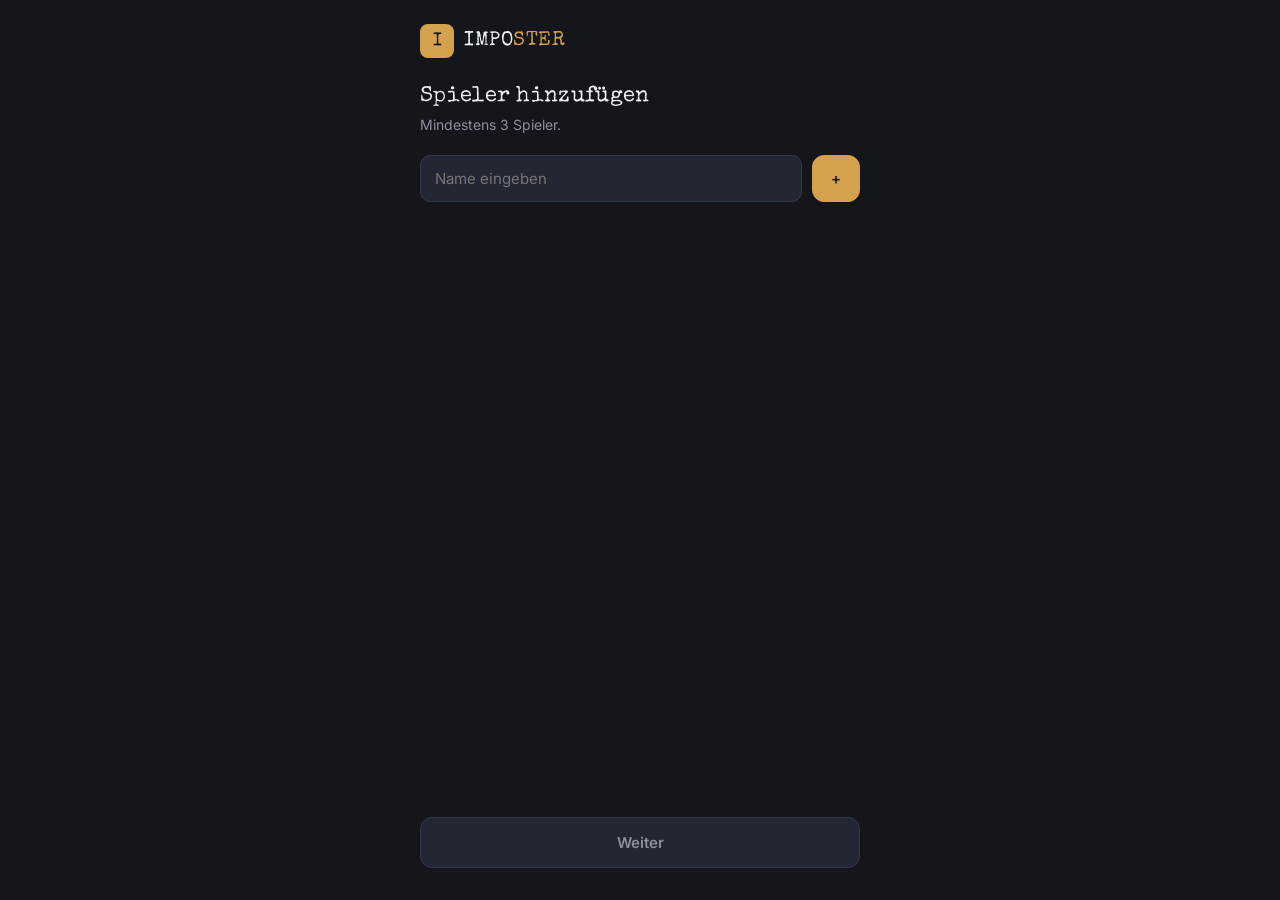
==== imposter/index.html @ 5da0600e "Imposter-Spiel hinzufügen" ====
<!DOCTYPE html>
<html lang="de">
<head>
<meta charset="UTF-8">
<meta name="viewport" content="width=device-width, initial-scale=1.0, maximum-scale=1.0, user-scalable=no">
<title>Imposter – Das Party-Spiel</title>
<link rel="preconnect" href="https://fonts.googleapis.com">
<link rel="preconnect" href="https://fonts.gstatic.com" crossorigin>
<link href="https://fonts.googleapis.com/css2?family=Special+Elite&family=Inter:wght@400;500;600;700&display=swap" rel="stylesheet">
<style>
  :root{
    --bg: #14161c;
    --panel: #1c1f28;
    --panel-2: #232733;
    --line: #333849;
    --gold: #d4a24c;
    --gold-dim: #9c7c42;
    --orange: #e2883b;
    --red: #c1443c;
    --text: #eef0f0;
    --muted: #8b8f9c;
    --paper: #f2ead8;
    --paper-ink: #2b2620;
    --green: #4f7a5c;
  }
  *{box-sizing:border-box;}
  html,body{margin:0;padding:0;}
  body{
    background:var(--bg);
    color:var(--text);
    font-family:'Inter',sans-serif;
    min-height:100vh;
    overflow-x:hidden;
    -webkit-tap-highlight-color: transparent;
  }
  .stage{
    max-width:480px;
    margin:0 auto;
    min-height:100vh;
    display:flex;
    flex-direction:column;
    padding:24px 20px 32px;
    position:relative;
  }
  .brand{
    display:flex;
    align-items:center;
    gap:10px;
    margin-bottom:28px;
  }
  .brand-mark{
    width:34px;height:34px;border-radius:8px;
    background:var(--gold);
    display:flex;align-items:center;justify-content:center;
    font-family:'Special Elite',monospace;
    color:var(--bg);
    font-size:18px;
    flex:none;
  }
  .brand-text{
    font-family:'Special Elite',monospace;
    font-size:20px;
    letter-spacing:0.5px;
  }
  .brand-text span{color:var(--gold);}
  h1{font-family:'Special Elite',monospace; font-size:22px; font-weight:400; margin:0 0 6px; letter-spacing:0.3px;}
  h2{font-family:'Special Elite',monospace; font-size:17px; font-weight:400; margin:0 0 4px;}
  p.sub{color:var(--muted); font-size:14px; line-height:1.5; margin:0 0 20px;}
  .card{
    background:var(--panel);
    border:1px solid var(--line);
    border-radius:14px;
    padding:18px;
    margin-bottom:16px;
  }
  .btn{
    display:flex;align-items:center;justify-content:center;gap:8px;
    width:100%;
    padding:15px 18px;
    border-radius:12px;
    border:none;
    font-family:'Inter',sans-serif;
    font-size:15px;
    font-weight:600;
    cursor:pointer;
    background:var(--panel-2);
    color:var(--text);
    border:1px solid var(--line);
    transition:transform .12s ease, background .12s ease;
  }
  .btn:active{transform:scale(0.97);}
  .btn-primary{
    background:var(--gold);
    color:#211a0c;
    border:1px solid var(--gold);
  }
  .btn-primary:disabled{
    background:var(--panel-2);
    color:var(--muted);
    border:1px solid var(--line);
    cursor:not-allowed;
  }
  .btn-danger{
    background:transparent;
    color:var(--red);
    border:1px solid rgba(193,68,60,0.4);
  }
  .btn-ghost{
    background:transparent;
    border:1px solid var(--line);
  }
  .row{display:flex; gap:10px;}
  .grow{flex:1;}
  input[type=text], input[type=number]{
    width:100%;
    padding:13px 14px;
    border-radius:10px;
    border:1px solid var(--line);
    background:var(--panel-2);
    color:var(--text);
    font-family:'Inter',sans-serif;
    font-size:15px;
    outline:none;
  }
  input[type=text]:focus, input[type=number]:focus{
    border-color:var(--gold-dim);
  }
  .player-list{display:flex; flex-direction:column; gap:8px; margin-bottom:16px;}
  .player-chip{
    display:flex; align-items:center; justify-content:space-between;
    background:var(--panel-2);
    border:1px solid var(--line);
    border-radius:10px;
    padding:11px 14px;
    font-size:15px;
  }
  .player-chip .num{
    color:var(--muted);
    font-family:'Special Elite',monospace;
    margin-right:10px;
    font-size:13px;
  }
  .remove-btn{
    background:none; border:none; color:var(--muted); font-size:18px;
    cursor:pointer; line-height:1; padding:2px 6px;
  }
  .remove-btn:hover{color:var(--red);}
  .stepper{
    display:flex; align-items:center; justify-content:space-between;
    background:var(--panel-2);
    border:1px solid var(--line);
    border-radius:10px;
    padding:6px 6px 6px 16px;
  }
  .stepper .val{font-family:'Special Elite',monospace; font-size:20px; min-width:30px; text-align:center;}
  .stepper button{
    width:38px;height:38px;border-radius:8px;border:1px solid var(--line);
    background:var(--panel); color:var(--text); font-size:18px; cursor:pointer;
  }
  .cat-grid{display:grid; grid-template-columns:1fr 1fr; gap:8px;}
  .cat-chip{
    padding:11px 10px;
    border-radius:10px;
    border:1px solid var(--line);
    background:var(--panel-2);
    font-size:13.5px;
    text-align:center;
    cursor:pointer;
    color:var(--muted);
    user-select:none;
  }
  .cat-chip.on{
    border-color:var(--gold);
    color:var(--gold);
    background:rgba(212,162,76,0.08);
  }
  .toggle-row{
    display:flex; align-items:center; justify-content:space-between;
    padding:4px 2px;
  }
  .switch{
    width:44px;height:26px;border-radius:20px;background:var(--panel-2);
    border:1px solid var(--line);
    position:relative; cursor:pointer; flex:none;
  }
  .switch.on{background:var(--gold-dim); border-color:var(--gold);}
  .switch .knob{
    position:absolute; top:2px; left:2px; width:20px; height:20px; border-radius:50%;
    background:var(--text); transition:left .15s ease;
  }
  .switch.on .knob{left:20px; background:#211a0c;}
  .label-row{font-size:14px; color:var(--text);}
  .label-row .desc{font-size:12.5px; color:var(--muted); margin-top:2px;}

  .center-flow{
    flex:1;
    display:flex; flex-direction:column; align-items:center; justify-content:center;
    text-align:center;
  }
  .pass-name{
    font-family:'Special Elite',monospace;
    font-size:30px;
    color:var(--gold);
    margin:10px 0 6px;
  }
  .goofy-tag{
    font-family:'Special Elite',monospace;
    font-size:26px;
    line-height:1.25;
    letter-spacing:0.5px;
    color:var(--red);
    text-transform:uppercase;
    margin-bottom:14px;
    transform:rotate(-3deg);
  }
  .starter-tag{
    font-family:'Special Elite',monospace;
    font-size:16px;
    color:var(--gold);
    text-align:center;
    margin:0 0 4px;
  }
  .progress-dots{display:flex; gap:6px; justify-content:center; margin-bottom:22px;}
  .dot{width:7px;height:7px;border-radius:50%; background:var(--line);}
  .dot.done{background:var(--gold);}
  .dot.active{background:var(--text);}

  .folder-wrap{
    position:relative;
    width:100%;
    max-width:320px;
    height:340px;
    margin:18px auto 8px;
    border-radius:16px;
    overflow:hidden;
    border:1px solid var(--line);
  }
  .content{
    position:absolute; inset:0;
    background:var(--paper);
    display:flex; flex-direction:column; align-items:center; justify-content:center;
    padding:24px 18px;
    color:var(--paper-ink);
  }
  .cover{
    position:absolute; inset:0;
    background:var(--panel-2);
    display:flex; align-items:center; justify-content:center;
    z-index:2;
    touch-action:none;
    cursor:grab;
    transform:translateY(0);
  }
  .cover.animate{transition:transform .3s cubic-bezier(.2,.7,.3,1);}
  .cover .hint-text{
    color:var(--muted);
    font-size:13px;
    padding:0 30px;
    display:flex; flex-direction:column; align-items:center; gap:10px;
  }
  .cover .arrow{font-size:22px; color:var(--gold); animation:bounce 1.6s infinite;}
  @keyframes bounce{
    0%,100%{transform:translateY(0);}
    50%{transform:translateY(-10px);}
  }
  .cover .tab{
    position:absolute; bottom:14px; left:50%; transform:translateX(-50%);
    width:56px; height:6px; border-radius:4px;
    background:rgba(255,255,255,0.18);
  }
  .content .role-label{
    font-family:'Special Elite',monospace;
    font-size:12px;
    letter-spacing:1.5px;
    text-transform:uppercase;
    color:rgba(43,38,32,0.55);
    margin-bottom:10px;
  }
  .content .secret-word{
    font-family:'Special Elite',monospace;
    font-size:30px;
    line-height:1.25;
    word-break:break-word;
  }
  .content .category-tag{
    margin-top:14px;
    font-size:12.5px;
    color:rgba(43,38,32,0.6);
  }
  .stamp{
    font-family:'Special Elite',monospace;
    font-size:26px;
    color:var(--red);
    border:3px solid var(--red);
    border-radius:8px;
    padding:6px 16px;
    transform:rotate(-8deg);
    letter-spacing:1px;
    opacity:0;
  }
  .content.revealed .stamp{
    animation:stampin .35s ease forwards .05s;
  }
  @keyframes stampin{
    0%{opacity:0; transform:rotate(-8deg) scale(1.6);}
    70%{opacity:1; transform:rotate(-8deg) scale(0.92);}
    100%{opacity:1; transform:rotate(-8deg) scale(1);}
  }
  .reveal-note{color:var(--muted); font-size:13px; margin-top:16px; min-height:18px;}

  .timer-circle{
    width:220px; height:220px;
    display:flex; align-items:center; justify-content:center;
    margin:20px auto;
    position:relative;
  }
  .timer-circle svg{
    position:absolute; inset:0; transform:rotate(-90deg);
  }
  .timer-ring-track{ stroke:var(--panel-2); }
  .timer-ring-progress{
    stroke:var(--orange);
    stroke-linecap:round;
    transition:stroke-dashoffset 1s linear, stroke .3s ease;
  }
  .timer-ring-progress.danger{ stroke:var(--red); }
    position:relative;
  }
  .timer-circle .time{
    font-family:'Special Elite',monospace;
    font-size:42px;
  }
  .results-list{display:flex; flex-direction:column; gap:8px; margin:16px 0 20px;}
  .result-row{
    display:flex; align-items:center; justify-content:space-between;
    background:var(--panel-2);
    border:1px solid var(--line);
    border-radius:10px;
    padding:12px 14px;
  }
  .result-row.imp{border-color:rgba(193,68,60,0.5);}
  .result-role{
    font-size:12px;
    font-family:'Special Elite',monospace;
    color:var(--muted);
  }
  .result-row.imp .result-role{color:var(--red);}
  .footer-space{height:4px;}
  .bottom-actions{display:flex; flex-direction:column; gap:10px; margin-top:auto; padding-top:18px;}
  .word-reveal-box{
    background:var(--panel-2); border:1px solid var(--line); border-radius:12px;
    padding:16px; text-align:center; margin-bottom:16px;
  }
  .word-reveal-box .w{font-family:'Special Elite',monospace; font-size:24px; color:var(--gold);}
  .small-note{font-size:12px; color:var(--muted); text-align:center; margin-top:10px;}
  ::selection{background:var(--gold); color:#211a0c;}
</style>
</head>
<body>
<div id="app" class="stage"></div>

<script>
const CATEGORIES = {
  essen: { label: "Essen & Trinken", words: [
    {w:"Pizza",h:"Ofen"},{w:"Döner",h:"Spieß"},{w:"Currywurst",h:"Imbiss"},{w:"Sushi",h:"Reis"},
    {w:"Schnitzel",h:"Panade"},{w:"Erdbeere",h:"rot"},{w:"Kaffee",h:"wach"},{w:"Käsekuchen",h:"cremig"},
    {w:"Popcorn",h:"Kino"},{w:"Spaghetti",h:"Nudeln"},{w:"Honig",h:"Biene"},{w:"Brezel",h:"salzig"},
    {w:"Glühwein",h:"Weihnachtsmarkt"},{w:"Avocado",h:"grün"},{w:"Pommes",h:"frittiert"},
    {w:"Burger",h:"Brötchen"},{w:"Falafel",h:"Kichererbsen"},{w:"Tacos",h:"Mexiko"},{w:"Ramen",h:"Brühe"},
    {w:"Pfannkuchen",h:"Pfanne"},{w:"Waffel",h:"Herzform"},{w:"Schokolade",h:"süß"},{w:"Karamell",h:"klebrig"},
    {w:"Zimtschnecke",h:"Gewürz"},{w:"Baguette",h:"Frankreich"},{w:"Croissant",h:"Butterteig"},{w:"Marmelade",h:"Brotaufstrich"},
    {w:"Butter",h:"streichen"},{w:"Käse",h:"Milch"},{w:"Joghurt",h:"Becher"},{w:"Müsli",h:"Frühstück"},
    {w:"Smoothie",h:"Mixer"},{w:"Limonade",h:"spritzig"},{w:"Tee",h:"Beutel"},{w:"Kakao",h:"heiß"},
    {w:"Wassermelone",h:"Kerne"},{w:"Banane",h:"gelb"},{w:"Ananas",h:"stachelig"},{w:"Kiwi",h:"haarig"},
    {w:"Traube",h:"Rebe"},{w:"Kirsche",h:"Stiel"},{w:"Zitrone",h:"sauer"},{w:"Ketchup",h:"Flasche"},
    {w:"Senf",h:"scharf"},{w:"Mayonnaise",h:"weiß"},{w:"Kartoffelsalat",h:"Grillfest"},{w:"Gulasch",h:"Paprika"},
    {w:"Lasagne",h:"Schichten"},{w:"Risotto",h:"Parmesan"},{w:"Paella",h:"Safran"}
  ]},
  tiere: { label: "Tiere", words: [
    {w:"Elefant",h:"Rüssel"},{w:"Pinguin",h:"Frack"},{w:"Löwe",h:"Mähne"},{w:"Delfin",h:"Meer"},
    {w:"Eichhörnchen",h:"Nuss"},{w:"Krake",h:"Tentakel"},{w:"Flamingo",h:"pink"},{w:"Igel",h:"Stacheln"},
    {w:"Hai",h:"Flosse"},{w:"Känguru",h:"Beutel"},{w:"Fledermaus",h:"Höhle"},{w:"Waschbär",h:"Maske"},
    {w:"Chamäleon",h:"Farbwechsel"},{w:"Otter",h:"Fell"},{w:"Pfau",h:"Federn"},
    {w:"Giraffe",h:"Hals"},{w:"Zebra",h:"Streifen"},{w:"Nashorn",h:"Horn"},{w:"Nilpferd",h:"Fluss"},
    {w:"Gorilla",h:"Brust"},{w:"Schimpanse",h:"Baum"},{w:"Koala",h:"Eukalyptus"},{w:"Panda",h:"Bambus"},
    {w:"Tiger",h:"orange"},{w:"Leopard",h:"Flecken"},{w:"Wolf",h:"Rudel"},{w:"Fuchs",h:"schlau"},
    {w:"Bär",h:"Winterschlaf"},{w:"Hase",h:"Löffel"},{w:"Reh",h:"Wald"},{w:"Hirsch",h:"Geweih"},
    {w:"Wildschwein",h:"Borsten"},{w:"Frosch",h:"quaken"},{w:"Schildkröte",h:"Panzer"},{w:"Schlange",h:"züngeln"},
    {w:"Eidechse",h:"Schwanz"},{w:"Spinne",h:"Netz"},{w:"Biene",h:"Stachel"},{w:"Schmetterling",h:"Kokon"},
    {w:"Marienkäfer",h:"Punkte"},{w:"Ameise",h:"Kolonie"},{w:"Qualle",h:"durchsichtig"},{w:"Seepferdchen",h:"aufrecht"},
    {w:"Wal",h:"Fontäne"},{w:"Robbe",h:"Eis"},{w:"Papagei",h:"bunt"},{w:"Adler",h:"Krallen"},
    {w:"Eule",h:"nachtaktiv"},{w:"Storch",h:"Schnabel"},{w:"Kolibri",h:"schweben"}
  ]},
  berufe: { label: "Berufe", words: [
    {w:"Feuerwehrmann",h:"Schlauch"},{w:"Zahnarzt",h:"Bohrer"},{w:"Pilot",h:"Cockpit"},{w:"Bäcker",h:"Ofen"},
    {w:"Anwalt",h:"Gericht"},{w:"Friseur",h:"Schere"},{w:"Bauer",h:"Traktor"},{w:"Lehrer",h:"Tafel"},
    {w:"Koch",h:"Herd"},{w:"Polizist",h:"Uniform"},{w:"Elektriker",h:"Kabel"},{w:"Gärtner",h:"Schaufel"},
    {w:"Fotograf",h:"Kamera"},{w:"Krankenschwester",h:"Spritze"},{w:"DJ",h:"Kopfhörer"},
    {w:"Arzt",h:"Stethoskop"},{w:"Apotheker",h:"Tabletten"},{w:"Ingenieur",h:"Konstruktion"},{w:"Architekt",h:"Bauplan"},
    {w:"Journalist",h:"Notizblock"},{w:"Schauspieler",h:"Bühne"},{w:"Musiker",h:"Note"},{w:"Maler",h:"Pinsel"},
    {w:"Schreiner",h:"Holz"},{w:"Klempner",h:"Rohr"},{w:"Mechaniker",h:"Werkstatt"},{w:"Kellner",h:"Tablett"},
    {w:"Verkäufer",h:"Regal"},{w:"Kassierer",h:"Kasse"},{w:"Reiseleiter",h:"Gruppe"},{w:"Bibliothekar",h:"Bücher"},
    {w:"Richter",h:"Hammer"},{w:"Notar",h:"Siegel"},{w:"Steuerberater",h:"Formular"},{w:"Programmierer",h:"Code"},
    {w:"Designer",h:"Layout"},{w:"Bergführer",h:"Seil"},{w:"Zoowärter",h:"Käfig"},{w:"Astronaut",h:"Rakete"},
    {w:"Wissenschaftler",h:"Labor"},{w:"Detektiv",h:"Lupe"},{w:"Priester",h:"Kirche"},{w:"Soldat",h:"Kaserne"},
    {w:"Pfleger",h:"Station"},{w:"Tierarzt",h:"Haustier"},{w:"Metzger",h:"Fleisch"},{w:"Winzer",h:"Trauben"},
    {w:"Fischer",h:"Netz"},{w:"Postbote",h:"Brief"},{w:"Müllmann",h:"Tonne"}
  ]},
  orte: { label: "Orte & Länder", words: [
    {w:"Paris",h:"Eiffelturm"},{w:"Sahara",h:"Sand"},{w:"Island",h:"Vulkan"},{w:"Venedig",h:"Gondel"},
    {w:"Amazonas",h:"Regenwald"},{w:"New York",h:"Wolkenkratzer"},{w:"Bali",h:"Insel"},{w:"Alpen",h:"Berge"},
    {w:"Tokio",h:"Neonlichter"},{w:"Toskana",h:"Wein"},{w:"Norwegen",h:"Fjord"},{w:"Marokko",h:"Basar"},
    {w:"Hawaii",h:"Surfen"},{w:"Berlin",h:"Hauptstadt"},{w:"Antarktis",h:"Eis"},
    {w:"London",h:"Big Ben"},{w:"Rom",h:"Kolosseum"},{w:"Athen",h:"Akropolis"},{w:"Kairo",h:"Pyramiden"},
    {w:"Dubai",h:"Wüste"},{w:"Sydney",h:"Oper"},{w:"Rio de Janeiro",h:"Christus"},{w:"Peking",h:"Mauer"},
    {w:"Moskau",h:"Kreml"},{w:"Barcelona",h:"Gaudí"},{w:"Amsterdam",h:"Grachten"},{w:"Prag",h:"Karlsbrücke"},
    {w:"Wien",h:"Walzer"},{w:"Istanbul",h:"Bosporus"},{w:"Los Angeles",h:"Hollywood"},{w:"Mexiko-Stadt",h:"Azteken"},
    {w:"Buenos Aires",h:"Tango"},{w:"Kapstadt",h:"Tafelberg"},{w:"Singapur",h:"Hafen"},{w:"Bangkok",h:"Tempel"},
    {w:"Seoul",h:"K-Pop"},{w:"Lissabon",h:"Straßenbahn"},{w:"Dublin",h:"Guinness"},{w:"Kopenhagen",h:"Fahrrad"},
    {w:"Stockholm",h:"Schären"},{w:"Helsinki",h:"Sauna"},{w:"Warschau",h:"Wiederaufbau"},{w:"Budapest",h:"Thermalbad"},
    {w:"Zürich",h:"Banken"},{w:"Brüssel",h:"Waffeln"},{w:"Malediven",h:"Atoll"},{w:"Seychellen",h:"Granitfelsen"},
    {w:"Karibik",h:"Piraten"},{w:"Grönland",h:"Eisberg"},{w:"Galapagos",h:"Schildkröte"}
  ]},
  filme: { label: "Filme & Serien", words: [
    {w:"Titanic",h:"Eisberg"},{w:"Matrix",h:"Pille"},{w:"Shrek",h:"Sumpf"},{w:"Batman",h:"Fledermaus"},
    {w:"Avatar",h:"blau"},{w:"Friends",h:"Couch"},{w:"Jurassic Park",h:"Dinosaurier"},{w:"Star Wars",h:"Laserschwert"},
    {w:"Toy Story",h:"Spielzeug"},{w:"Frozen",h:"Eis"},{w:"Squid Game",h:"Tintenfisch"},{w:"Harry Potter",h:"Zauberstab"},
    {w:"Der Pate",h:"Mafia"},{w:"Joker",h:"Clown"},{w:"Inception",h:"Traum"},
    {w:"Spiderman",h:"Netz"},{w:"Ironman",h:"Rüstung"},{w:"Herr der Ringe",h:"Hobbit"},{w:"Fluch der Karibik",h:"Piraten"},
    {w:"Findet Nemo",h:"Clownfisch"},{w:"Die Simpsons",h:"gelb"},{w:"Breaking Bad",h:"Chemie"},{w:"Game of Thrones",h:"Thron"},
    {w:"Stranger Things",h:"Fahrrad"},{w:"The Office",h:"Büro"},{w:"Peaky Blinders",h:"Mütze"},{w:"La Casa de Papel",h:"Maske"},
    {w:"Dark",h:"Zeitreise"},{w:"Narcos",h:"Kartell"},{w:"The Crown",h:"Königin"},{w:"Grey's Anatomy",h:"Krankenhaus"},
    {w:"Vikings",h:"Axt"},{w:"Sherlock",h:"Lupe"},{w:"Black Mirror",h:"Technologie"},{w:"Rick and Morty",h:"Portal"},
    {w:"SpongeBob",h:"Ananas"},{w:"Minions",h:"Banane"},{w:"Zootopia",h:"Hase"},{w:"Coco",h:"Totenkopf"},
    {w:"Ratatouille",h:"Ratte"},{w:"Kung Fu Panda",h:"Bambus"},{w:"Alien",h:"Xenomorph"},{w:"Terminator",h:"Roboter"},
    {w:"Rocky",h:"Boxring"},{w:"Gladiator",h:"Arena"},{w:"Interstellar",h:"Wurmloch"},{w:"Whiplash",h:"Schlagzeug"},
    {w:"La La Land",h:"Jazz"},{w:"Parasite",h:"Treppe"},{w:"Casino Royale",h:"Poker"}
  ]},
  sport: { label: "Sport", words: [
    {w:"Fußball",h:"Tor"},{w:"Tennis",h:"Schläger"},{w:"Skifahren",h:"Schnee"},{w:"Boxen",h:"Handschuhe"},
    {w:"Schwimmen",h:"Wasser"},{w:"Basketball",h:"Korb"},{w:"Klettern",h:"Seil"},{w:"Surfen",h:"Welle"},
    {w:"Volleyball",h:"Netz"},{w:"Golf",h:"Loch"},{w:"Formel 1",h:"Rennstrecke"},{w:"Yoga",h:"Matte"},
    {w:"Tischtennis",h:"Schläger"},{w:"Rudern",h:"Boot"},{w:"Bowling",h:"Kegel"},
    {w:"Handball",h:"Wurf"},{w:"Eishockey",h:"Puck"},{w:"Leichtathletik",h:"Stadion"},{w:"Turnen",h:"Reck"},
    {w:"Judo",h:"Gürtel"},{w:"Karate",h:"Handkante"},{w:"Taekwondo",h:"Tritt"},{w:"Fechten",h:"Degen"},
    {w:"Reiten",h:"Sattel"},{w:"Segeln",h:"Wind"},{w:"Rennrad",h:"Helm"},{w:"Mountainbike",h:"Gelände"},
    {w:"Skateboard",h:"Rampe"},{w:"Snowboard",h:"Piste"},{w:"Eiskunstlauf",h:"Pirouette"},{w:"Biathlon",h:"Gewehr"},
    {w:"Rugby",h:"Tackle"},{w:"Cricket",h:"Schlagholz"},{w:"Baseball",h:"Homerun"},{w:"American Football",h:"Touchdown"},
    {w:"Darts",h:"Pfeil"},{w:"Squash",h:"Wand"},{w:"Badminton",h:"Federball"},{w:"Triathlon",h:"Wechselzone"},
    {w:"Marathon",h:"Strecke"},{w:"Klettersteig",h:"Fels"},{w:"Bogenschießen",h:"Zielscheibe"},{w:"Gewichtheben",h:"Hantel"},
    {w:"Crossfit",h:"Fitnessstudio"},{w:"Wasserball",h:"Becken"},{w:"Synchronschwimmen",h:"Nasenklammer"},{w:"Curling",h:"Besen"},
    {w:"Rennrodeln",h:"Schlitten"},{w:"Skispringen",h:"Schanze"},{w:"Speedskating",h:"Kufen"}
  ]},
  gegenstaende: { label: "Alltagsgegenstände", words: [
    {w:"Regenschirm",h:"Regen"},{w:"Kopfhörer",h:"Musik"},{w:"Wecker",h:"Klingeln"},{w:"Zahnbürste",h:"Zähne"},
    {w:"Rucksack",h:"Schule"},{w:"Kerze",h:"Flamme"},{w:"Spiegel",h:"Reflexion"},{w:"Schere",h:"schneiden"},
    {w:"Taschenlampe",h:"Dunkelheit"},{w:"Kissen",h:"weich"},{w:"Schlüsselbund",h:"Tür"},{w:"Feuerzeug",h:"Flamme"},
    {w:"Portemonnaie",h:"Geld"},{w:"Brille",h:"sehen"},{w:"Föhn",h:"Haare"},{w:"Handseife",h:"sauber"},
    {w:"Zahnpasta",h:"Tube"},{w:"Handtuch",h:"trocknen"},{w:"Kamm",h:"Zinken"},{w:"Bürste",h:"Borsten"},
    {w:"Nagelschere",h:"Maniküre"},{w:"Rasierer",h:"Klinge"},{w:"Deo",h:"Sprühen"},{w:"Parfüm",h:"Duft"},
    {w:"Uhr",h:"Zeiger"},{w:"Ring",h:"Finger"},{w:"Kette",h:"Hals"},{w:"Ohrringe",h:"Ohrläppchen"},
    {w:"Gürtel",h:"Schnalle"},{w:"Handschuhe",h:"warm"},{w:"Mütze",h:"Kopf"},{w:"Schal",h:"Winter"},
    {w:"Socken",h:"Füße"},{w:"Hausschuhe",h:"gemütlich"},{w:"Bügeleisen",h:"glatt"},{w:"Staubsauger",h:"saugen"},
    {w:"Besen",h:"fegen"},{w:"Eimer",h:"Wasser"},{w:"Schwamm",h:"abwaschen"},{w:"Waschmittel",h:"Wäsche"},
    {w:"Toilettenpapier",h:"Rolle"},{w:"Klebeband",h:"kleben"},{w:"Büroklammer",h:"Papier"},{w:"Locher",h:"Löcher"},
    {w:"Stift",h:"schreiben"},{w:"Radiergummi",h:"löschen"},{w:"Lineal",h:"gerade"},{w:"Taschenrechner",h:"Zahlen"},
    {w:"Akku",h:"aufladen"},{w:"Ladekabel",h:"Stecker"}
  ]},
  urlaub: { label: "Urlaub & Reisen", words: [
    {w:"Strand",h:"Sand"},{w:"Koffer",h:"packen"},{w:"Flughafen",h:"Gate"},{w:"Camping",h:"Zelt"},
    {w:"Kreuzfahrt",h:"Schiff"},{w:"Reisepass",h:"Grenze"},{w:"Sonnenbrand",h:"rot"},{w:"Hotel",h:"Zimmer"},
    {w:"Sandburg",h:"Eimer"},{w:"Wanderweg",h:"Berge"},{w:"Zeltplatz",h:"Lagerfeuer"},{w:"Souvenir",h:"Andenken"},
    {w:"Sonnencreme",h:"UV"},{w:"Bergsteigen",h:"Seil"},{w:"Roadtrip",h:"Auto"},
    {w:"Visum",h:"Stempel"},{w:"Gepäck",h:"Band"},{w:"Boardkarte",h:"Scan"},{w:"Zoll",h:"Kontrolle"},
    {w:"Rucksackreise",h:"günstig"},{w:"Jugendherberge",h:"Schlafsaal"},{w:"Ferienwohnung",h:"Küche"},{w:"Reiseführer",h:"Buch"},
    {w:"Landkarte",h:"falten"},{w:"Kompass",h:"Nadel"},{w:"Sightseeing",h:"Foto"},{w:"Strandkorb",h:"Nordsee"},
    {w:"Liegestuhl",h:"entspannen"},{w:"Palme",h:"Schatten"},{w:"Cocktail",h:"Schirmchen"},{w:"Schnorcheln",h:"Maske"},
    {w:"Tauchen",h:"Flasche"},{w:"Wasserfall",h:"rauschen"},{w:"Vulkan",h:"Lava"},{w:"Wüste",h:"Dünen"},
    {w:"Dschungel",h:"dicht"},{w:"Safari",h:"Jeep"},{w:"Gletscher",h:"schmelzen"},{w:"Skiurlaub",h:"Hütte"},
    {w:"Après-Ski",h:"Musik"},{w:"Städtereise",h:"Museum"},{w:"Kulturtrip",h:"Geschichte"},{w:"Backpacking",h:"leicht"},
    {w:"Weltreise",h:"rund um"},{w:"Fernweh",h:"Sehnsucht"},{w:"Umbuchung",h:"Gebühr"},{w:"Verspätung",h:"warten"},
    {w:"Zwischenstopp",h:"Layover"},{w:"Duty-Free",h:"zollfrei"},{w:"Trolley",h:"Rollen"}
  ]},
  promis: { label: "Promis", words: [
    {w:"Sabrina Carpenter",h:"Espresso"},{w:"Taylor Swift",h:"Swiftie"},{w:"Beyoncé",h:"Queen B"},{w:"Rihanna",h:"Fenty"},
    {w:"Ariana Grande",h:"Ponytail"},{w:"Billie Eilish",h:"Oversized"},{w:"Ed Sheeran",h:"Gitarre"},{w:"Justin Bieber",h:"Baby"},
    {w:"Bruno Mars",h:"24K"},{w:"Adele",h:"Hello"},{w:"Dua Lipa",h:"Levitating"},{w:"The Weeknd",h:"Blinding Lights"},
    {w:"Drake",h:"Toronto"},{w:"Kanye West",h:"Yeezy"},{w:"Lady Gaga",h:"Poker Face"},{w:"Katy Perry",h:"Firework"},
    {w:"Miley Cyrus",h:"Wrecking Ball"},{w:"Shakira",h:"Hüften"},{w:"Harry Styles",h:"One Direction"},{w:"Olivia Rodrigo",h:"Drivers License"},
    {w:"Doja Cat",h:"Katze"},{w:"Post Malone",h:"Tattoos"},{w:"Ozzy Osbourne",h:"Black Sabbath"},{w:"Elton John",h:"Klavier"},
    {w:"Freddie Mercury",h:"Queen"},{w:"Michael Jackson",h:"Moonwalk"},{w:"Madonna",h:"Like a Virgin"},{w:"Whitney Houston",h:"I Will Always Love You"},
    {w:"Elvis Presley",h:"Rock'n'Roll"},{w:"Cristiano Ronaldo",h:"Siuu"},{w:"Lionel Messi",h:"Barcelona"},{w:"Neymar",h:"Brasilien"},
    {w:"Kylian Mbappé",h:"PSG"},{w:"Erling Haaland",h:"Norwegen"},{w:"Serena Williams",h:"Tennis"},{w:"Roger Federer",h:"Schweiz"},
    {w:"Usain Bolt",h:"Sprint"},{w:"Michael Jordan",h:"Chicago Bulls"},{w:"LeBron James",h:"Lakers"},{w:"Tom Brady",h:"Football"},
    {w:"Leonardo DiCaprio",h:"Titanic"},{w:"Brad Pitt",h:"Fight Club"},{w:"Angelina Jolie",h:"Tomb Raider"},{w:"Johnny Depp",h:"Piraten"},
    {w:"Will Smith",h:"Ohrfeige"},{w:"Tom Cruise",h:"Mission Impossible"},{w:"Robert Downey Jr.",h:"Iron Man"},{w:"Scarlett Johansson",h:"Black Widow"},
    {w:"Jennifer Lawrence",h:"Hunger Games"},{w:"Emma Watson",h:"Hermine"},{w:"Daniel Radcliffe",h:"Harry Potter"},{w:"Chris Hemsworth",h:"Thor"},
    {w:"Zendaya",h:"Euphoria"},{w:"Timothée Chalamet",h:"Dune"},{w:"Margot Robbie",h:"Barbie"},{w:"Ryan Gosling",h:"Ken"},
    {w:"Keanu Reeves",h:"Matrix"},{w:"Dwayne Johnson",h:"The Rock"},{w:"Arnold Schwarzenegger",h:"Terminator"},{w:"Sylvester Stallone",h:"Rocky"},
    {w:"Morgan Freeman",h:"Stimme"},{w:"Meryl Streep",h:"Oscar"},{w:"Denzel Washington",h:"Training Day"},{w:"Samuel L. Jackson",h:"Pulp Fiction"},
    {w:"Quentin Tarantino",h:"Regisseur"},{w:"Steven Spielberg",h:"E.T."},{w:"Christopher Nolan",h:"Batman"},{w:"James Cameron",h:"Avatar"},
    {w:"Walt Disney",h:"Micky Maus"},{w:"Oprah Winfrey",h:"Talkshow"},{w:"Ellen DeGeneres",h:"Comedy"},{w:"Barack Obama",h:"USA"},
    {w:"Elon Musk",h:"Tesla"},{w:"Jeff Bezos",h:"Amazon"},{w:"Bill Gates",h:"Microsoft"},{w:"Mark Zuckerberg",h:"Facebook"},
    {w:"Steve Jobs",h:"Apple"},{w:"Albert Einstein",h:"Relativität"},{w:"Pablo Picasso",h:"Kubismus"},{w:"Vincent van Gogh",h:"Ohr"},
    {w:"Leonardo da Vinci",h:"Mona Lisa"},{w:"William Shakespeare",h:"Theater"},{w:"Mahatma Gandhi",h:"Gewaltlosigkeit"},{w:"Nelson Mandela",h:"Südafrika"},
    {w:"Cleopatra",h:"Ägypten"},{w:"Napoleon Bonaparte",h:"Frankreich"},{w:"Queen Elizabeth II",h:"Krone"},{w:"König Charles",h:"Prinz von Wales"},
    {w:"Prinzessin Diana",h:"Wales"},{w:"Greta Thunberg",h:"Klimastreik"},{w:"Zinedine Zidane",h:"Kopfstoß"},{w:"Diego Maradona",h:"Hand Gottes"},
    {w:"Pelé",h:"Fußballkönig"},{w:"Muhammad Ali",h:"Boxen"},{w:"Mike Tyson",h:"Boxring"},{w:"Simone Biles",h:"Turnen"},
    {w:"Michael Phelps",h:"Schwimmen"},{w:"Novak Djokovic",h:"Serbien"},{w:"Rafael Nadal",h:"Sandplatz"},{w:"Kim Kardashian",h:"Reality-TV"}
  ]}
};

let state = {
  screen: "setup",
  players: [],
  numImposters: 1,
  categories: Object.fromEntries(Object.keys(CATEGORIES).map(k => [k, true])),
  imposterKnowsCategory: true,
  discussionSeconds: 180,
  roles: [],
  starterIndex: 0,
  word: "",
  hint: "",
  categoryLabel: "",
  revealIndex: 0,
  revealStage: "waiting",
  timerRemaining: 180,
  timerRunning: false,
  timerInterval: null
};

const app = document.getElementById("app");

function render(){
  if(state.screen === "setup") renderSetup();
  else if(state.screen === "settings") renderSettings();
  else if(state.screen === "pass") renderPass();
  else if(state.screen === "discussion") renderDiscussion();
  else if(state.screen === "results") renderResults();
}

function brandHeader(){
  return `<div class="brand">
    <div class="brand-mark">I</div>
    <div class="brand-text">IMPO<span>STER</span></div>
  </div>`;
}

function renderSetup(){
  app.innerHTML = `
    ${brandHeader()}
    <h1>Spieler hinzufügen</h1>
    <p class="sub">Mindestens 3 Spieler.</p>
    <div class="row" style="margin-bottom:16px;">
      <input type="text" id="playerInput" class="grow" placeholder="Name eingeben" maxlength="16">
      <button class="btn btn-primary" style="width:auto; padding:13px 18px;" id="addPlayerBtn">+</button>
    </div>
    <div class="player-list" id="playerList"></div>
    <div class="bottom-actions">
      <button class="btn btn-primary" id="toSettingsBtn" disabled>Weiter</button>
    </div>
  `;
  const list = document.getElementById("playerList");
  state.players.forEach((name, i) => {
    const row = document.createElement("div");
    row.className = "player-chip";
    row.innerHTML = `<span><span class="num">${String(i+1).padStart(2,"0")}</span>${escapeHtml(name)}</span>
      <button class="remove-btn" data-i="${i}">✕</button>`;
    list.appendChild(row);
  });
  list.querySelectorAll(".remove-btn").forEach(btn => {
    btn.addEventListener("click", () => {
      state.players.splice(Number(btn.dataset.i), 1);
      render();
    });
  });
  const input = document.getElementById("playerInput");
  const addBtn = document.getElementById("addPlayerBtn");
  function addPlayer(){
    const v = input.value.trim();
    if(!v) return;
    state.players.push(v);
    input.value = "";
    render();
    setTimeout(() => document.getElementById("playerInput").focus(), 30);
  }
  addBtn.addEventListener("click", addPlayer);
  input.addEventListener("keydown", e => { if(e.key === "Enter") addPlayer(); });

  const nextBtn = document.getElementById("toSettingsBtn");
  nextBtn.disabled = state.players.length < 3;
  nextBtn.addEventListener("click", () => {
    if(state.numImposters >= state.players.length) state.numImposters = 1;
    state.screen = "settings";
    render();
  });
}

function renderSettings(){
  const maxImp = Math.max(1, Math.floor(state.players.length / 2));
  app.innerHTML = `
    ${brandHeader()}
    <h1>Spieleinstellungen</h1>
    <p class="sub">${state.players.length} Spieler ausgewählt.</p>

    <div class="card">
      <h2>Anzahl Imposter</h2>
      <div class="stepper" style="margin-top:10px;">
        <button id="impMinus">−</button>
        <span class="val" id="impVal">${state.numImposters}</span>
        <button id="impPlus">+</button>
      </div>
    </div>

    <div class="card">
      <h2>Kategorien</h2>
      <p class="sub" style="margin-bottom:10px;">Mindestens eine auswählen.</p>
      <div class="cat-grid" id="catGrid"></div>
    </div>

    <div class="card">
      <div class="toggle-row">
        <div class="label-row">Imposter bekommt Hinweis
          <div class="desc">Ein Tipp statt komplett blind zu raten</div>
        </div>
        <div class="switch ${state.imposterKnowsCategory ? "on":""}" id="hintSwitch"><div class="knob"></div></div>
      </div>
    </div>

    <div class="card">
      <h2>Diskussionszeit</h2>
      <div class="stepper" style="margin-top:10px;">
        <button id="timeMinus">−</button>
        <span class="val" id="timeVal">${Math.round(state.discussionSeconds/60)} min</span>
        <button id="timePlus">+</button>
      </div>
    </div>

    <div class="bottom-actions">
      <button class="btn btn-primary" id="startBtn">Spiel starten</button>
      <button class="btn btn-ghost" id="backBtn">Zurück</button>
    </div>
  `;

  document.getElementById("impMinus").addEventListener("click", () => {
    state.numImposters = Math.max(1, state.numImposters - 1);
    renderSettings();
  });
  document.getElementById("impPlus").addEventListener("click", () => {
    state.numImposters = Math.min(maxImp, state.numImposters + 1);
    renderSettings();
  });

  const grid = document.getElementById("catGrid");
  Object.entries(CATEGORIES).forEach(([key, cat]) => {
    const chip = document.createElement("div");
    chip.className = "cat-chip" + (state.categories[key] ? " on" : "");
    chip.textContent = cat.label;
    chip.addEventListener("click", () => {
      const activeCount = Object.values(state.categories).filter(Boolean).length;
      if(state.categories[key] && activeCount === 1) return;
      state.categories[key] = !state.categories[key];
      renderSettings();
    });
    grid.appendChild(chip);
  });

  document.getElementById("hintSwitch").addEventListener("click", () => {
    state.imposterKnowsCategory = !state.imposterKnowsCategory;
    renderSettings();
  });

  document.getElementById("timeMinus").addEventListener("click", () => {
    state.discussionSeconds = Math.max(60, state.discussionSeconds - 30);
    renderSettings();
  });
  document.getElementById("timePlus").addEventListener("click", () => {
    state.discussionSeconds = Math.min(900, state.discussionSeconds + 30);
    renderSettings();
  });

  document.getElementById("backBtn").addEventListener("click", () => {
    state.screen = "setup";
    render();
  });
  document.getElementById("startBtn").addEventListener("click", startGame);
}

function startGame(){
  const activeCats = Object.keys(CATEGORIES).filter(k => state.categories[k]);
  const catKey = activeCats[Math.floor(Math.random() * activeCats.length)];
  const cat = CATEGORIES[catKey];
  const entry = cat.words[Math.floor(Math.random() * cat.words.length)];

  const indices = state.players.map((_, i) => i);
  shuffle(indices);
  const impostorSet = new Set(indices.slice(0, state.numImposters));

  state.roles = state.players.map((_, i) => impostorSet.has(i) ? "imposter" : "crew");
  state.starterIndex = Math.floor(Math.random() * state.players.length);
  state.word = entry.w;
  state.hint = entry.h;
  state.categoryLabel = cat.label;
  state.revealIndex = 0;
  state.revealStage = "waiting";
  state.timerRemaining = state.discussionSeconds;
  state.timerRunning = false;
  state.screen = "pass";
  render();
}

function shuffle(arr){
  for(let i = arr.length - 1; i > 0; i--){
    const j = Math.floor(Math.random() * (i+1));
    [arr[i], arr[j]] = [arr[j], arr[i]];
  }
}

function renderPass(){
  const i = state.revealIndex;
  const total = state.players.length;
  const name = state.players[i];
  const isImposter = state.roles[i] === "imposter";

  let dots = "";
  for(let d = 0; d < total; d++){
    let cls = "dot";
    if(d < i) cls += " done";
    else if(d === i) cls += " active";
    dots += `<div class="${cls}"></div>`;
  }

  app.innerHTML = `
    ${brandHeader()}
    <div class="progress-dots">${dots}</div>
    <div class="center-flow">
      ${name.trim().toLowerCase() === "goofy" ? `<div class="goofy-tag">Fick dich Goofy</div>` : ""}
      ${state.revealStage === "waiting" ? `
        <p class="sub" style="margin-bottom:0;">Gib das Handy weiter an</p>
        <div class="pass-name">${escapeHtml(name)}</div>
        <p class="sub">Alle anderen sollen wegschauen.</p>
      ` : `
        <p class="sub" style="margin-bottom:0;">Dran ist</p>
        <div class="pass-name">${escapeHtml(name)}</div>
      `}

      <div class="folder-wrap" id="folderWrap">
        <div class="content ${state.revealStage === "revealed" ? "revealed" : ""}" id="content">
          ${isImposter ? `
            <div class="role-label">Achtung</div>
            <div class="stamp">IMPOSTER</div>
            ${state.imposterKnowsCategory ? `<div class="category-tag">Hinweis: <strong>${escapeHtml(state.hint)}</strong></div>` : `<div class="category-tag">Du bekommst keinen Hinweis.</div>`}
          ` : `
            <div class="role-label">Dein Wort</div>
            <div class="secret-word">${escapeHtml(state.word)}</div>
            <div class="category-tag">Kategorie: ${escapeHtml(state.categoryLabel)}</div>
          `}
        </div>
        <div class="cover" id="cover">
          <div class="hint-text">
            <span>Nach oben wischen<br>um dein Wort zu sehen</span>
            <span class="arrow">↑</span>
          </div>
          <div class="tab"></div>
        </div>
      </div>
      <div class="reveal-note" id="revealNote">${state.revealStage === "revealed" ? "Merk dir alles gut, dann weiter." : ""}</div>
    </div>

    <div class="bottom-actions">
      <button class="btn btn-primary" id="mainActionBtn">${state.revealStage === "waiting" ? "Ich bin " + escapeHtml(name) : (i === total - 1 ? "Zur Diskussion" : "Weiter geben")}</button>
    </div>
  `;

  const coverEl = document.getElementById("cover");
  const wrapEl = document.getElementById("folderWrap");
  const mainBtn = document.getElementById("mainActionBtn");
  const noteEl = document.getElementById("revealNote");

  mainBtn.addEventListener("click", () => {
    if(state.revealStage === "waiting"){
      state.revealStage = "ready";
      render();
    } else {
      if(i === total - 1){
        state.screen = "discussion";
      } else {
        state.revealIndex += 1;
        state.revealStage = "waiting";
      }
      render();
    }
  });

  if(state.revealStage === "ready" || state.revealStage === "revealed"){
    setupDrag(coverEl, wrapEl, noteEl);
  }
}

function setupDrag(coverEl, wrapEl, noteEl){
  const wrapHeight = wrapEl.offsetHeight;
  let startY = null;
  let dragging = false;
  let revealed = state.revealStage === "revealed";

  function setPos(px){
    coverEl.classList.remove("animate");
    coverEl.style.transform = `translateY(${px}px)`;
  }
  function animateTo(px, cb){
    coverEl.classList.add("animate");
    coverEl.style.transform = `translateY(${px}px)`;
    setTimeout(() => { if(cb) cb(); }, 300);
  }

  if(revealed){
    coverEl.style.transform = `translateY(-${wrapHeight}px)`;
    return;
  }
  setPos(0);

  function onDown(e){
    if(revealed) return;
    dragging = true;
    startY = (e.touches ? e.touches[0].clientY : e.clientY);
  }
  function onMove(e){
    if(!dragging || revealed) return;
    const y = (e.touches ? e.touches[0].clientY : e.clientY);
    const delta = y - startY;
    const next = Math.min(0, Math.max(-wrapHeight, delta));
    setPos(next);
  }
  function finishReveal(){
    revealed = true;
    state.revealStage = "revealed";
    animateTo(-wrapHeight, () => {
      const contentEl = document.getElementById("content");
      if(contentEl) contentEl.classList.add("revealed");
    });
    noteEl.textContent = "Merk dir alles gut, dann weiter.";
  }
  function onUp(e){
    if(!dragging || revealed) return;
    dragging = false;
    const y = (e.changedTouches ? e.changedTouches[0].clientY : e.clientY);
    const delta = y - startY;
    const finalPos = Math.min(0, Math.max(-wrapHeight, delta));
    if(finalPos < -wrapHeight * 0.32){
      finishReveal();
    } else {
      animateTo(0);
    }
  }

  coverEl.addEventListener("touchstart", onDown, {passive:true});
  coverEl.addEventListener("touchmove", onMove, {passive:true});
  coverEl.addEventListener("touchend", onUp);
  coverEl.addEventListener("mousedown", onDown);
  window.addEventListener("mousemove", onMove);
  window.addEventListener("mouseup", onUp);

  coverEl.addEventListener("click", () => {
    if(revealed || dragging) return;
    finishReveal();
  });
}

const TIMER_RADIUS = 95;
const TIMER_CIRC = 2 * Math.PI * TIMER_RADIUS;

function renderDiscussion(){
  const mm = Math.floor(state.timerRemaining / 60);
  const ss = state.timerRemaining % 60;
  const timeStr = `${String(mm).padStart(2,"0")}:${String(ss).padStart(2,"0")}`;
  const ratio = Math.max(0, Math.min(1, state.timerRemaining / state.discussionSeconds));
  const offset = TIMER_CIRC * (1 - ratio);
  const isDanger = state.timerRemaining <= 10 && state.timerRemaining > 0;

  app.innerHTML = `
    ${brandHeader()}
    <h1>Diskussionsrunde</h1>
    <p class="sub" style="margin-bottom:6px;">Beschreibt reihum euer Wort in einem Begriff.</p>
    <p class="starter-tag">${escapeHtml(state.players[state.starterIndex])} fängt an</p>
    <div class="timer-circle">
      <svg viewBox="0 0 220 220" width="220" height="220">
        <circle class="timer-ring-track" cx="110" cy="110" r="${TIMER_RADIUS}" fill="none" stroke-width="10"/>
        <circle class="timer-ring-progress${isDanger ? " danger" : ""}" id="timerRing" cx="110" cy="110" r="${TIMER_RADIUS}" fill="none" stroke-width="10"
          stroke-dasharray="${TIMER_CIRC}" stroke-dashoffset="${offset}"/>
      </svg>
      <div class="time" id="timeDisplay">${timeStr}</div>
    </div>
    <div class="row" style="max-width:320px; margin:0 auto 8px;">
      <button class="btn grow" id="timerToggle">${state.timerRunning ? "Pause" : "Start"}</button>
      <button class="btn grow" id="timerReset">Reset</button>
    </div>
    <div class="bottom-actions">
      <button class="btn btn-primary" id="toResults">Rollen aufdecken</button>
    </div>
  `;

  document.getElementById("timerToggle").addEventListener("click", () => {
    state.timerRunning = !state.timerRunning;
    if(state.timerRunning) startTimer(); else stopTimer();
    render();
  });
  document.getElementById("timerReset").addEventListener("click", () => {
    stopTimer();
    state.timerRemaining = state.discussionSeconds;
    state.timerRunning = false;
    render();
  });
  document.getElementById("toResults").addEventListener("click", () => {
    stopTimer();
    state.screen = "results";
    render();
  });

  if(state.timerRunning) startTimer();
}

function startTimer(){
  if(state.timerInterval) return;
  state.timerInterval = setInterval(() => {
    if(state.timerRemaining <= 0){
      stopTimer();
      state.timerRunning = false;
      render();
      return;
    }
    state.timerRemaining -= 1;
    const el = document.getElementById("timeDisplay");
    if(el){
      const mm = Math.floor(state.timerRemaining / 60);
      const ss = state.timerRemaining % 60;
      el.textContent = `${String(mm).padStart(2,"0")}:${String(ss).padStart(2,"0")}`;
    }
    const ring = document.getElementById("timerRing");
    if(ring){
      const ratio = Math.max(0, Math.min(1, state.timerRemaining / state.discussionSeconds));
      ring.style.strokeDashoffset = TIMER_CIRC * (1 - ratio);
      ring.classList.toggle("danger", state.timerRemaining <= 10);
    }
  }, 1000);
}
function stopTimer(){
  if(state.timerInterval){
    clearInterval(state.timerInterval);
    state.timerInterval = null;
  }
}

function renderResults(){
  const impCount = state.roles.filter(r => r === "imposter").length;
  app.innerHTML = `
    ${brandHeader()}
    <h1>Auflösung</h1>
    <div class="word-reveal-box">
      <div class="small-note" style="margin-top:0;">Das gesuchte Wort war</div>
      <div class="w">${escapeHtml(state.word)}</div>
      <div class="small-note">Kategorie: ${escapeHtml(state.categoryLabel)}</div>
    </div>
    <p class="sub" style="margin-bottom:8px;">${impCount} Imposter im Spiel:</p>
    <div class="results-list" id="resultsList"></div>
    <div class="bottom-actions">
      <button class="btn btn-primary" id="playAgainBtn">Nochmal spielen (gleiche Spieler)</button>
      <button class="btn btn-ghost" id="newGameBtn">Neue Spielerliste</button>
    </div>
  `;
  const list = document.getElementById("resultsList");
  state.players.forEach((name, i) => {
    const isImp = state.roles[i] === "imposter";
    const row = document.createElement("div");
    row.className = "result-row" + (isImp ? " imp" : "");
    row.innerHTML = `<span>${escapeHtml(name)}</span><span class="result-role">${isImp ? "IMPOSTER" : "MITSPIELER"}</span>`;
    list.appendChild(row);
  });

  document.getElementById("playAgainBtn").addEventListener("click", startGame);
  document.getElementById("newGameBtn").addEventListener("click", () => {
    state.players = [];
    state.screen = "setup";
    render();
  });
}

function escapeHtml(str){
  const div = document.createElement("div");
  div.textContent = str;
  return div.innerHTML;
}

render();
</script>
</body>
</html>
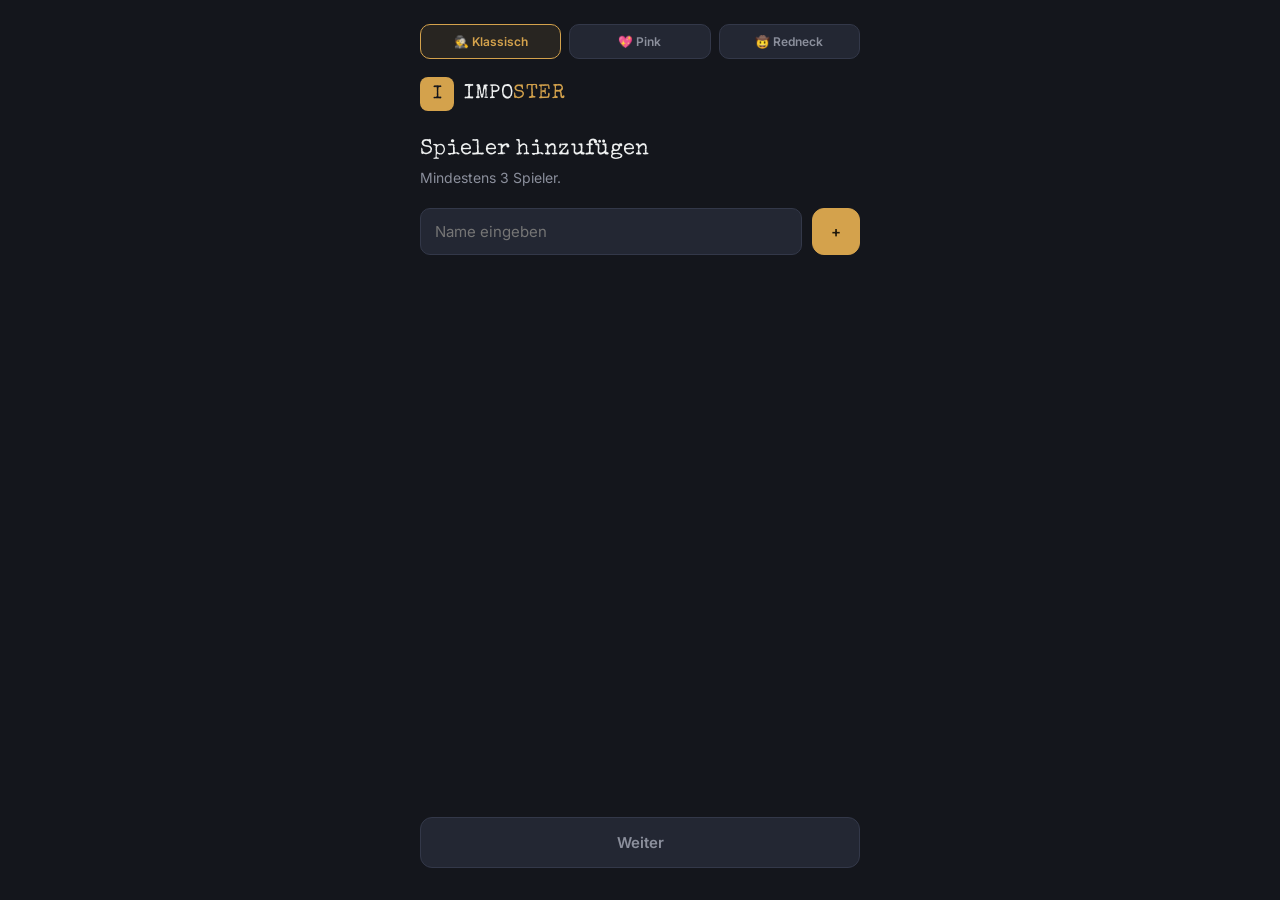
==== commit b96fde15: "Add Colors" ====
--- a/imposter/index.html
+++ b/imposter/index.html
@@ -6,7 +6,7 @@
 <title>Imposter – Das Party-Spiel</title>
 <link rel="preconnect" href="https://fonts.googleapis.com">
 <link rel="preconnect" href="https://fonts.gstatic.com" crossorigin>
-<link href="https://fonts.googleapis.com/css2?family=Special+Elite&family=Inter:wght@400;500;600;700&display=swap" rel="stylesheet">
+<link href="https://fonts.googleapis.com/css2?family=Special+Elite&family=Fredoka:wght@400;500;600;700&family=Rye&family=Inter:wght@400;500;600;700&display=swap" rel="stylesheet">
 <style>
   :root{
     --bg: #14161c;
@@ -22,6 +22,60 @@
     --paper: #f2ead8;
     --paper-ink: #2b2620;
     --green: #4f7a5c;
+    --font-display: 'Special Elite', monospace;
+  }
+  [data-theme="pink"]{
+    --bg: #ffdcef;
+    --panel: #ffffff;
+    --panel-2: #ffe8f5;
+    --line: #ffb6de;
+    --gold: #ff4fa8;
+    --gold-dim: #e0388f;
+    --orange: #ff7ec2;
+    --red: #ff2d78;
+    --text: #6b1345;
+    --muted: #b4638f;
+    --paper: #fff2fa;
+    --paper-ink: #7a1350;
+    --green: #4f7a5c;
+    --font-display: 'Fredoka', sans-serif;
+  }
+  [data-theme="redneck"]{
+    --bg: #12181f;
+    --panel: #1d2a36;
+    --panel-2: #253846;
+    --line: #3d5567;
+    --gold: #ffcc00;
+    --gold-dim: #c79f00;
+    --orange: #ff6a00;
+    --red: #c8102e;
+    --text: #f5f0e2;
+    --muted: #93a7b3;
+    --paper: #ecdfba;
+    --paper-ink: #3b2a13;
+    --green: #4f7a5c;
+    --font-display: 'Rye', serif;
+  }
+  .theme-switch{
+    display:flex; gap:8px; margin-bottom:18px;
+  }
+  .theme-btn{
+    flex:1;
+    padding:9px 6px;
+    border-radius:10px;
+    border:1px solid var(--line);
+    background:var(--panel-2);
+    color:var(--muted);
+    font-family:'Inter',sans-serif;
+    font-size:12px;
+    font-weight:600;
+    cursor:pointer;
+    text-align:center;
+  }
+  .theme-btn.active{
+    border-color:var(--gold);
+    color:var(--gold);
+    background:rgba(212,162,76,0.1);
   }
   *{box-sizing:border-box;}
   html,body{margin:0;padding:0;}
@@ -52,19 +106,19 @@
     width:34px;height:34px;border-radius:8px;
     background:var(--gold);
     display:flex;align-items:center;justify-content:center;
-    font-family:'Special Elite',monospace;
+    font-family:var(--font-display);
     color:var(--bg);
     font-size:18px;
     flex:none;
   }
   .brand-text{
-    font-family:'Special Elite',monospace;
+    font-family:var(--font-display);
     font-size:20px;
     letter-spacing:0.5px;
   }
   .brand-text span{color:var(--gold);}
-  h1{font-family:'Special Elite',monospace; font-size:22px; font-weight:400; margin:0 0 6px; letter-spacing:0.3px;}
-  h2{font-family:'Special Elite',monospace; font-size:17px; font-weight:400; margin:0 0 4px;}
+  h1{font-family:var(--font-display); font-size:22px; font-weight:400; margin:0 0 6px; letter-spacing:0.3px;}
+  h2{font-family:var(--font-display); font-size:17px; font-weight:400; margin:0 0 4px;}
   p.sub{color:var(--muted); font-size:14px; line-height:1.5; margin:0 0 20px;}
   .card{
     background:var(--panel);
@@ -136,7 +190,7 @@
   }
   .player-chip .num{
     color:var(--muted);
-    font-family:'Special Elite',monospace;
+    font-family:var(--font-display);
     margin-right:10px;
     font-size:13px;
   }
@@ -152,7 +206,7 @@
     border-radius:10px;
     padding:6px 6px 6px 16px;
   }
-  .stepper .val{font-family:'Special Elite',monospace; font-size:20px; min-width:30px; text-align:center;}
+  .stepper .val{font-family:var(--font-display); font-size:20px; min-width:30px; text-align:center;}
   .stepper button{
     width:38px;height:38px;border-radius:8px;border:1px solid var(--line);
     background:var(--panel); color:var(--text); font-size:18px; cursor:pointer;
@@ -198,13 +252,13 @@
     text-align:center;
   }
   .pass-name{
-    font-family:'Special Elite',monospace;
+    font-family:var(--font-display);
     font-size:30px;
     color:var(--gold);
     margin:10px 0 6px;
   }
   .goofy-tag{
-    font-family:'Special Elite',monospace;
+    font-family:var(--font-display);
     font-size:26px;
     line-height:1.25;
     letter-spacing:0.5px;
@@ -214,7 +268,7 @@
     transform:rotate(-3deg);
   }
   .starter-tag{
-    font-family:'Special Elite',monospace;
+    font-family:var(--font-display);
     font-size:16px;
     color:var(--gold);
     text-align:center;
@@ -269,7 +323,7 @@
     background:rgba(255,255,255,0.18);
   }
   .content .role-label{
-    font-family:'Special Elite',monospace;
+    font-family:var(--font-display);
     font-size:12px;
     letter-spacing:1.5px;
     text-transform:uppercase;
@@ -277,7 +331,7 @@
     margin-bottom:10px;
   }
   .content .secret-word{
-    font-family:'Special Elite',monospace;
+    font-family:var(--font-display);
     font-size:30px;
     line-height:1.25;
     word-break:break-word;
@@ -288,7 +342,7 @@
     color:rgba(43,38,32,0.6);
   }
   .stamp{
-    font-family:'Special Elite',monospace;
+    font-family:var(--font-display);
     font-size:26px;
     color:var(--red);
     border:3px solid var(--red);
@@ -324,10 +378,8 @@
     transition:stroke-dashoffset 1s linear, stroke .3s ease;
   }
   .timer-ring-progress.danger{ stroke:var(--red); }
-    position:relative;
-  }
   .timer-circle .time{
-    font-family:'Special Elite',monospace;
+    font-family:var(--font-display);
     font-size:42px;
   }
   .results-list{display:flex; flex-direction:column; gap:8px; margin:16px 0 20px;}
@@ -341,7 +393,7 @@
   .result-row.imp{border-color:rgba(193,68,60,0.5);}
   .result-role{
     font-size:12px;
-    font-family:'Special Elite',monospace;
+    font-family:var(--font-display);
     color:var(--muted);
   }
   .result-row.imp .result-role{color:var(--red);}
@@ -351,7 +403,7 @@
     background:var(--panel-2); border:1px solid var(--line); border-radius:12px;
     padding:16px; text-align:center; margin-bottom:16px;
   }
-  .word-reveal-box .w{font-family:'Special Elite',monospace; font-size:24px; color:var(--gold);}
+  .word-reveal-box .w{font-family:var(--font-display); font-size:24px; color:var(--gold);}
   .small-note{font-size:12px; color:var(--muted); text-align:center; margin-top:10px;}
   ::selection{background:var(--gold); color:#211a0c;}
 </style>
@@ -510,8 +562,162 @@
   ]}
 };
 
+const THEMES = {
+  default: {
+    label: "🕵️ Klassisch",
+    brandMark: "I", brandLeft: "IMPO", brandRight: "STER",
+    text: {
+      setupTitle: "Spieler hinzufügen",
+      setupSub: "Mindestens 3 Spieler.",
+      addPlaceholder: "Name eingeben",
+      toSettings: "Weiter",
+      settingsTitle: "Spieleinstellungen",
+      playersChosen: (n) => `${n} Spieler ausgewählt.`,
+      impostersLabel: "Anzahl Imposter",
+      categoriesLabel: "Kategorien",
+      categoriesSub: "Mindestens eine auswählen.",
+      hintToggleLabel: "Imposter bekommt Hinweis",
+      hintToggleDesc: "Ein Tipp statt komplett blind zu raten",
+      discussionTimeLabel: "Diskussionszeit",
+      minLabel: "min",
+      startBtn: "Spiel starten",
+      backBtn: "Zurück",
+      passGiveTo: "Gib das Handy weiter an",
+      passLookAway: "Alle anderen sollen wegschauen.",
+      passYourTurn: "Dran ist",
+      swipeHint: "Nach oben wischen<br>um dein Wort zu sehen",
+      imReady: (name) => `Ich bin ${name}`,
+      nextPlayer: "Weiter geben",
+      toDiscussion: "Zur Diskussion",
+      rememberNote: "Merk dir alles gut, dann weiter.",
+      roleLabelAlert: "Achtung",
+      stampText: "IMPOSTER",
+      hintLabel: "Hinweis",
+      noHint: "Du bekommst keinen Hinweis.",
+      yourWordLabel: "Dein Wort",
+      categoryLabelPrefix: "Kategorie",
+      discussionTitle: "Diskussionsrunde",
+      discussionSub: "Beschreibt reihum euer Wort in einem Begriff.",
+      starterSuffix: "fängt an",
+      timerStart: "Start",
+      timerPause: "Pause",
+      timerReset: "Reset",
+      revealRoles: "Rollen aufdecken",
+      resultsTitle: "Auflösung",
+      wordWasLabel: "Das gesuchte Wort war",
+      impostersInGame: (n) => `${n} Imposter im Spiel:`,
+      playAgain: "Nochmal spielen (gleiche Spieler)",
+      newPlayers: "Neue Spielerliste",
+      roleImposter: "IMPOSTER",
+      roleCrew: "MITSPIELER",
+      goofyTag: "Fick dich Goofy"
+    }
+  },
+  pink: {
+    label: "💖 Pink",
+    brandMark: "☕", brandLeft: "ESPRE", brandRight: "SSO",
+    text: {
+      setupTitle: "Add ur besties",
+      setupSub: "Mindestens 3 besties, bestie.",
+      addPlaceholder: "Name eingeben, bestie",
+      toSettings: "Weiter, slay",
+      settingsTitle: "Vibe Check Settings",
+      playersChosen: (n) => `${n} besties am Start.`,
+      impostersLabel: "Anzahl Icks",
+      categoriesLabel: "Vibes",
+      categoriesSub: "Mindestens eine auswählen, bestie.",
+      hintToggleLabel: "Ick bekommt Tea",
+      hintToggleDesc: "Ein kleiner Tipp, keep it cute",
+      discussionTimeLabel: "Spill-Time",
+      minLabel: "min",
+      startBtn: "Let's Slay 💅",
+      backBtn: "Zurück, bestie",
+      passGiveTo: "Gib das Handy weiter an",
+      passLookAway: "Alle anderen: nicht gucken, bestie!",
+      passYourTurn: "It's giving",
+      swipeHint: "Swipe up, bestie<br>für die Tea ☕",
+      imReady: (name) => `Ich bin ${name}, let's go`,
+      nextPlayer: "Weiter geben, slay",
+      toDiscussion: "Spill Time",
+      rememberNote: "Merk's dir gut, bestie, dann weiter.",
+      roleLabelAlert: "Uh oh",
+      stampText: "ICK 💔",
+      hintLabel: "Tea",
+      noHint: "Keine Tea für dich, bestie.",
+      yourWordLabel: "Dein Slay-Wort",
+      categoryLabelPrefix: "Vibe",
+      discussionTitle: "Spill The Tea",
+      discussionSub: "Jede:r beschreibt sein Wort in einem Begriff, bestie style.",
+      starterSuffix: "fängt an, bestie!",
+      timerStart: "Go girl",
+      timerPause: "Pause",
+      timerReset: "Reset",
+      revealRoles: "Tea aufdecken",
+      resultsTitle: "The Tea Has Been Spilled",
+      wordWasLabel: "Das Wort war, bestie",
+      impostersInGame: (n) => `${n} Ick(s) in der Group Chat:`,
+      playAgain: "Nochmal, bestie (gleiche Squad)",
+      newPlayers: "Neue Squad",
+      roleImposter: "ICK 💔",
+      roleCrew: "BESTIE 💖",
+      goofyTag: "Fick dich Goofy"
+    }
+  },
+  redneck: {
+    label: "🤠 Redneck",
+    brandMark: "🦅", brandLeft: "RAT", brandRight: "PATROL",
+    text: {
+      setupTitle: "Round up yer crew",
+      setupSub: "Brauchst mindestens 3, partner.",
+      addPlaceholder: "Name eingeben, partner",
+      toSettings: "Next",
+      settingsTitle: "Rig The Rules",
+      playersChosen: (n) => `${n} partner am Start.`,
+      impostersLabel: "Anzahl Ratten",
+      categoriesLabel: "Kategorien",
+      categoriesSub: "Mindestens eine auswählen, partner.",
+      hintToggleLabel: "Ratte kriegt 'nen Clue",
+      hintToggleDesc: "'n kleiner Hinweis statt blind rumzurennen",
+      discussionTimeLabel: "Talkin' Time",
+      minLabel: "min",
+      startBtn: "Fire It Up 🔥",
+      backBtn: "Zurück, partner",
+      passGiveTo: "Reich das Handy weiter an",
+      passLookAway: "Alle anderen: Augen zu, ihr Hosenschisser!",
+      passYourTurn: "Als Nächstes dran",
+      swipeHint: "Wisch's hoch, partner<br>und sieh dein Wort",
+      imReady: (name) => `Ich bin ${name}, auf geht's`,
+      nextPlayer: "Weiterreichen",
+      toDiscussion: "Zum Showdown",
+      rememberNote: "Merk's dir gut, dann geht's weiter.",
+      roleLabelAlert: "Achtung, partner",
+      stampText: "RATTE 🐀",
+      hintLabel: "Clue",
+      noHint: "Keinen Clue für dich, partner.",
+      yourWordLabel: "Dein Wort, partner",
+      categoryLabelPrefix: "Kategorie",
+      discussionTitle: "The Showdown",
+      discussionSub: "Jede:r beschreibt sein Wort in einem Begriff, y'all.",
+      starterSuffix: "legt los, y'all!",
+      timerStart: "Rev Up",
+      timerPause: "Hold Up",
+      timerReset: "Reset",
+      revealRoles: "Ratte enttarnen",
+      resultsTitle: "Showdown vorbei",
+      wordWasLabel: "Das gesuchte Wort war, partner",
+      impostersInGame: (n) => `${n} Ratte(n) in der Herde:`,
+      playAgain: "Nochmal (gleiche Crew)",
+      newPlayers: "Neue Crew",
+      roleImposter: "RATTE 🐀",
+      roleCrew: "TRUE BLUE 🇺🇸",
+      goofyTag: "Fick dich Goofy"
+    }
+  }
+};
+
 let state = {
   screen: "setup",
+  theme: "default",
   players: [],
   numImposters: 1,
   categories: Object.fromEntries(Object.keys(CATEGORIES).map(k => [k, true])),
@@ -531,6 +737,30 @@
 
 const app = document.getElementById("app");
 
+function T(){
+  return THEMES[state.theme].text;
+}
+
+function setTheme(key){
+  state.theme = key;
+  document.documentElement.setAttribute("data-theme", key);
+  render();
+}
+
+function themeSwitcher(){
+  return `<div class="theme-switch">
+    ${Object.entries(THEMES).map(([key, th]) => `
+      <div class="theme-btn ${state.theme === key ? "active" : ""}" data-theme-key="${key}">${th.label}</div>
+    `).join("")}
+  </div>`;
+}
+
+function bindThemeSwitcher(){
+  document.querySelectorAll("[data-theme-key]").forEach(el => {
+    el.addEventListener("click", () => setTheme(el.dataset.themeKey));
+  });
+}
+
 function render(){
   if(state.screen === "setup") renderSetup();
   else if(state.screen === "settings") renderSettings();
@@ -540,26 +770,30 @@
 }
 
 function brandHeader(){
+  const th = THEMES[state.theme];
   return `<div class="brand">
-    <div class="brand-mark">I</div>
-    <div class="brand-text">IMPO<span>STER</span></div>
+    <div class="brand-mark">${th.brandMark}</div>
+    <div class="brand-text">${th.brandLeft}<span>${th.brandRight}</span></div>
   </div>`;
 }
 
 function renderSetup(){
+  const t = T();
   app.innerHTML = `
+    ${themeSwitcher()}
     ${brandHeader()}
-    <h1>Spieler hinzufügen</h1>
-    <p class="sub">Mindestens 3 Spieler.</p>
+    <h1>${t.setupTitle}</h1>
+    <p class="sub">${t.setupSub}</p>
     <div class="row" style="margin-bottom:16px;">
-      <input type="text" id="playerInput" class="grow" placeholder="Name eingeben" maxlength="16">
+      <input type="text" id="playerInput" class="grow" placeholder="${t.addPlaceholder}" maxlength="16">
       <button class="btn btn-primary" style="width:auto; padding:13px 18px;" id="addPlayerBtn">+</button>
     </div>
     <div class="player-list" id="playerList"></div>
     <div class="bottom-actions">
-      <button class="btn btn-primary" id="toSettingsBtn" disabled>Weiter</button>
+      <button class="btn btn-primary" id="toSettingsBtn" disabled>${t.toSettings}</button>
     </div>
   `;
+  bindThemeSwitcher();
   const list = document.getElementById("playerList");
   state.players.forEach((name, i) => {
     const row = document.createElement("div");
@@ -597,14 +831,16 @@
 }
 
 function renderSettings(){
+  const t = T();
   const maxImp = Math.max(1, Math.floor(state.players.length / 2));
   app.innerHTML = `
+    ${themeSwitcher()}
     ${brandHeader()}
-    <h1>Spieleinstellungen</h1>
-    <p class="sub">${state.players.length} Spieler ausgewählt.</p>
+    <h1>${t.settingsTitle}</h1>
+    <p class="sub">${t.playersChosen(state.players.length)}</p>
 
     <div class="card">
-      <h2>Anzahl Imposter</h2>
+      <h2>${t.impostersLabel}</h2>
       <div class="stepper" style="margin-top:10px;">
         <button id="impMinus">−</button>
         <span class="val" id="impVal">${state.numImposters}</span>
@@ -613,34 +849,35 @@
     </div>
 
     <div class="card">
-      <h2>Kategorien</h2>
-      <p class="sub" style="margin-bottom:10px;">Mindestens eine auswählen.</p>
+      <h2>${t.categoriesLabel}</h2>
+      <p class="sub" style="margin-bottom:10px;">${t.categoriesSub}</p>
       <div class="cat-grid" id="catGrid"></div>
     </div>
 
     <div class="card">
       <div class="toggle-row">
-        <div class="label-row">Imposter bekommt Hinweis
-          <div class="desc">Ein Tipp statt komplett blind zu raten</div>
+        <div class="label-row">${t.hintToggleLabel}
+          <div class="desc">${t.hintToggleDesc}</div>
         </div>
         <div class="switch ${state.imposterKnowsCategory ? "on":""}" id="hintSwitch"><div class="knob"></div></div>
       </div>
     </div>
 
     <div class="card">
-      <h2>Diskussionszeit</h2>
+      <h2>${t.discussionTimeLabel}</h2>
       <div class="stepper" style="margin-top:10px;">
         <button id="timeMinus">−</button>
-        <span class="val" id="timeVal">${Math.round(state.discussionSeconds/60)} min</span>
+        <span class="val" id="timeVal">${Math.round(state.discussionSeconds/60)} ${t.minLabel}</span>
         <button id="timePlus">+</button>
       </div>
     </div>
 
     <div class="bottom-actions">
-      <button class="btn btn-primary" id="startBtn">Spiel starten</button>
-      <button class="btn btn-ghost" id="backBtn">Zurück</button>
+      <button class="btn btn-primary" id="startBtn">${t.startBtn}</button>
+      <button class="btn btn-ghost" id="backBtn">${t.backBtn}</button>
     </div>
   `;
+  bindThemeSwitcher();
 
   document.getElementById("impMinus").addEventListener("click", () => {
     state.numImposters = Math.max(1, state.numImposters - 1);
@@ -717,6 +954,7 @@
 }
 
 function renderPass(){
+  const t = T();
   const i = state.revealIndex;
   const total = state.players.length;
   const name = state.players[i];
@@ -731,46 +969,48 @@
   }
 
   app.innerHTML = `
+    ${themeSwitcher()}
     ${brandHeader()}
     <div class="progress-dots">${dots}</div>
     <div class="center-flow">
-      ${name.trim().toLowerCase() === "goofy" ? `<div class="goofy-tag">Fick dich Goofy</div>` : ""}
+      ${name.trim().toLowerCase() === "goofy" ? `<div class="goofy-tag">${t.goofyTag}</div>` : ""}
       ${state.revealStage === "waiting" ? `
-        <p class="sub" style="margin-bottom:0;">Gib das Handy weiter an</p>
+        <p class="sub" style="margin-bottom:0;">${t.passGiveTo}</p>
         <div class="pass-name">${escapeHtml(name)}</div>
-        <p class="sub">Alle anderen sollen wegschauen.</p>
+        <p class="sub">${t.passLookAway}</p>
       ` : `
-        <p class="sub" style="margin-bottom:0;">Dran ist</p>
+        <p class="sub" style="margin-bottom:0;">${t.passYourTurn}</p>
         <div class="pass-name">${escapeHtml(name)}</div>
       `}
 
       <div class="folder-wrap" id="folderWrap">
         <div class="content ${state.revealStage === "revealed" ? "revealed" : ""}" id="content">
           ${isImposter ? `
-            <div class="role-label">Achtung</div>
-            <div class="stamp">IMPOSTER</div>
-            ${state.imposterKnowsCategory ? `<div class="category-tag">Hinweis: <strong>${escapeHtml(state.hint)}</strong></div>` : `<div class="category-tag">Du bekommst keinen Hinweis.</div>`}
+            <div class="role-label">${t.roleLabelAlert}</div>
+            <div class="stamp">${t.stampText}</div>
+            ${state.imposterKnowsCategory ? `<div class="category-tag">${t.hintLabel}: <strong>${escapeHtml(state.hint)}</strong></div>` : `<div class="category-tag">${t.noHint}</div>`}
           ` : `
-            <div class="role-label">Dein Wort</div>
+            <div class="role-label">${t.yourWordLabel}</div>
             <div class="secret-word">${escapeHtml(state.word)}</div>
-            <div class="category-tag">Kategorie: ${escapeHtml(state.categoryLabel)}</div>
+            <div class="category-tag">${t.categoryLabelPrefix}: ${escapeHtml(state.categoryLabel)}</div>
           `}
         </div>
         <div class="cover" id="cover">
           <div class="hint-text">
-            <span>Nach oben wischen<br>um dein Wort zu sehen</span>
+            <span>${t.swipeHint}</span>
             <span class="arrow">↑</span>
           </div>
           <div class="tab"></div>
         </div>
       </div>
-      <div class="reveal-note" id="revealNote">${state.revealStage === "revealed" ? "Merk dir alles gut, dann weiter." : ""}</div>
+      <div class="reveal-note" id="revealNote">${state.revealStage === "revealed" ? t.rememberNote : ""}</div>
     </div>
 
     <div class="bottom-actions">
-      <button class="btn btn-primary" id="mainActionBtn">${state.revealStage === "waiting" ? "Ich bin " + escapeHtml(name) : (i === total - 1 ? "Zur Diskussion" : "Weiter geben")}</button>
+      <button class="btn btn-primary" id="mainActionBtn">${state.revealStage === "waiting" ? t.imReady(escapeHtml(name)) : (i === total - 1 ? t.toDiscussion : t.nextPlayer)}</button>
     </div>
   `;
+  bindThemeSwitcher();
 
   const coverEl = document.getElementById("cover");
   const wrapEl = document.getElementById("folderWrap");
@@ -870,6 +1110,7 @@
 const TIMER_CIRC = 2 * Math.PI * TIMER_RADIUS;
 
 function renderDiscussion(){
+  const t = T();
   const mm = Math.floor(state.timerRemaining / 60);
   const ss = state.timerRemaining % 60;
   const timeStr = `${String(mm).padStart(2,"0")}:${String(ss).padStart(2,"0")}`;
@@ -878,10 +1119,11 @@
   const isDanger = state.timerRemaining <= 10 && state.timerRemaining > 0;
 
   app.innerHTML = `
+    ${themeSwitcher()}
     ${brandHeader()}
-    <h1>Diskussionsrunde</h1>
-    <p class="sub" style="margin-bottom:6px;">Beschreibt reihum euer Wort in einem Begriff.</p>
-    <p class="starter-tag">${escapeHtml(state.players[state.starterIndex])} fängt an</p>
+    <h1>${t.discussionTitle}</h1>
+    <p class="sub" style="margin-bottom:6px;">${t.discussionSub}</p>
+    <p class="starter-tag">${escapeHtml(state.players[state.starterIndex])} ${t.starterSuffix}</p>
     <div class="timer-circle">
       <svg viewBox="0 0 220 220" width="220" height="220">
         <circle class="timer-ring-track" cx="110" cy="110" r="${TIMER_RADIUS}" fill="none" stroke-width="10"/>
@@ -891,13 +1133,14 @@
       <div class="time" id="timeDisplay">${timeStr}</div>
     </div>
     <div class="row" style="max-width:320px; margin:0 auto 8px;">
-      <button class="btn grow" id="timerToggle">${state.timerRunning ? "Pause" : "Start"}</button>
-      <button class="btn grow" id="timerReset">Reset</button>
+      <button class="btn grow" id="timerToggle">${state.timerRunning ? t.timerPause : t.timerStart}</button>
+      <button class="btn grow" id="timerReset">${t.timerReset}</button>
     </div>
     <div class="bottom-actions">
-      <button class="btn btn-primary" id="toResults">Rollen aufdecken</button>
+      <button class="btn btn-primary" id="toResults">${t.revealRoles}</button>
     </div>
   `;
+  bindThemeSwitcher();
 
   document.getElementById("timerToggle").addEventListener("click", () => {
     state.timerRunning = !state.timerRunning;
@@ -951,28 +1194,31 @@
 }
 
 function renderResults(){
+  const t = T();
   const impCount = state.roles.filter(r => r === "imposter").length;
   app.innerHTML = `
+    ${themeSwitcher()}
     ${brandHeader()}
-    <h1>Auflösung</h1>
+    <h1>${t.resultsTitle}</h1>
     <div class="word-reveal-box">
-      <div class="small-note" style="margin-top:0;">Das gesuchte Wort war</div>
+      <div class="small-note" style="margin-top:0;">${t.wordWasLabel}</div>
       <div class="w">${escapeHtml(state.word)}</div>
-      <div class="small-note">Kategorie: ${escapeHtml(state.categoryLabel)}</div>
-    </div>
-    <p class="sub" style="margin-bottom:8px;">${impCount} Imposter im Spiel:</p>
+      <div class="small-note">${t.categoryLabelPrefix}: ${escapeHtml(state.categoryLabel)}</div>
+    </div>
+    <p class="sub" style="margin-bottom:8px;">${t.impostersInGame(impCount)}</p>
     <div class="results-list" id="resultsList"></div>
     <div class="bottom-actions">
-      <button class="btn btn-primary" id="playAgainBtn">Nochmal spielen (gleiche Spieler)</button>
-      <button class="btn btn-ghost" id="newGameBtn">Neue Spielerliste</button>
+      <button class="btn btn-primary" id="playAgainBtn">${t.playAgain}</button>
+      <button class="btn btn-ghost" id="newGameBtn">${t.newPlayers}</button>
     </div>
   `;
+  bindThemeSwitcher();
   const list = document.getElementById("resultsList");
   state.players.forEach((name, i) => {
     const isImp = state.roles[i] === "imposter";
     const row = document.createElement("div");
     row.className = "result-row" + (isImp ? " imp" : "");
-    row.innerHTML = `<span>${escapeHtml(name)}</span><span class="result-role">${isImp ? "IMPOSTER" : "MITSPIELER"}</span>`;
+    row.innerHTML = `<span>${escapeHtml(name)}</span><span class="result-role">${isImp ? t.roleImposter : t.roleCrew}</span>`;
     list.appendChild(row);
   });
 
